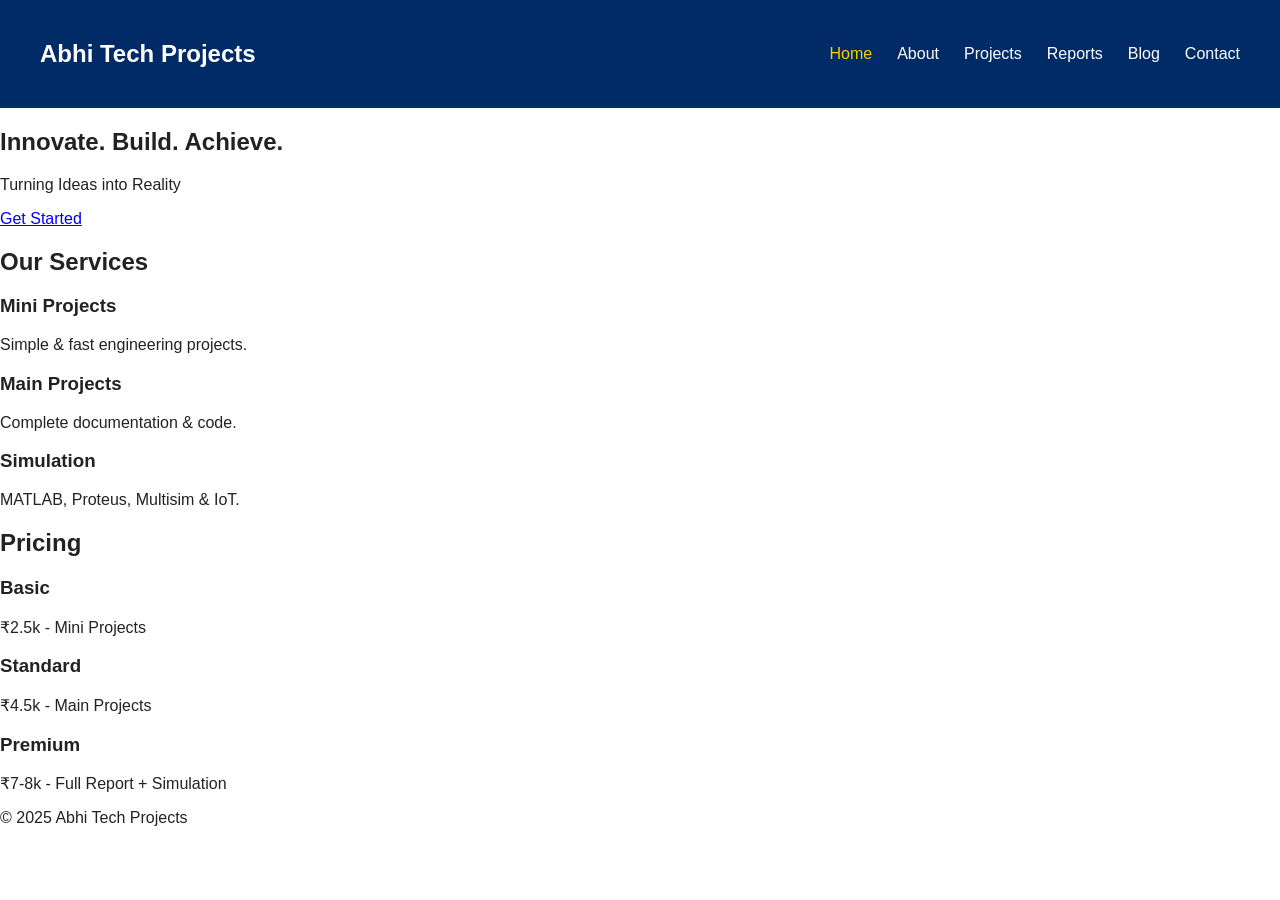
==== index.html @ 3c57cfcd "Update index.html" ====
<!DOCTYPE html>
<html lang="en">
<head>
    <meta charset="UTF-8">
    <meta name="viewport" content="width=device-width, initial-scale=1.0">
    <title>Abhi Tech Projects</title>
    <link rel="stylesheet" href="style.css">
</head>

<body>

<header>
    <nav>
        <h2 class="logo">Abhi Tech Projects</h2>
        <ul>
            <li><a class="active" href="index.html">Home</a></li>
            <li><a href="about.html">About</a></li>
            <li><a href="projects.html">Projects</a></li>
            <li><a href="reports.html">Reports</a></li>
            <li><a href="blog.html">Blog</a></li>
            <li><a href="contact.html">Contact</a></li>
        </ul>
    </nav>
</header>


<!-- HERO SECTION -->
<section class="hero">
    <div class="hero-text">
        <h1>Innovate. Build. Achieve.</h1>
        <p>Turning Ideas into Reality</p>
        <a href="contact.html" class="btn-primary">Get Started</a>
    </div>
</section>


<!-- SERVICES -->
<section class="services">
    <h2>Our Services</h2>

    <div class="service-boxes">

        <div class="service-card">
            <h3>Mini Projects</h3>
            <p>Simple & fast engineering projects.</p>
        </div>

        <div class="service-card">
            <h3>Main Projects</h3>
            <p>Complete documentation & code.</p>
        </div>

        <div class="service-card">
            <h3>Simulation</h3>
            <p>MATLAB, Proteus, Multisim & IoT.</p>
        </div>

    </div>
</section>


<!-- PRICING -->
<section class="pricing">
    <h2>Pricing</h2>

    <div class="pricing-boxes">

        <div class="price-card">
            <h3>Basic</h3>
            <p>₹2.5k - Mini Projects</p>
        </div>

        <div class="price-card highlight">
            <h3>Standard</h3>
            <p>₹4.5k - Main Projects</p>
        </div>

        <div class="price-card">
            <h3>Premium</h3>
            <p>₹7-8k - Full Report + Simulation</p>
        </div>

    </div>
</section>


<!-- FOOTER -->
<footer>
    <p>© 2025 Abhi Tech Projects</p>
</footer>


<!-- WHATSAPP BUTTON -->
<a href="https://wa.me/9110891442" class="w
---- style.css ----
/* BASIC */
body {
    margin: 0;
    font-family: Poppins, sans-serif;
    background: #ffffff;
    color: #222;
}

/* NAVBAR */
nav {
    display: flex;
    justify-content: space-between;
    padding: 20px 40px;
    background: #002b66;
    color: white;
    align-items: center;
}

nav .logo {
    font-size: 24px;
    font-weight: 700;
}

nav ul {
    display: flex;
    list-style: none;
    gap: 25px;
}

nav ul li a {
    color: white;
    text-decoration: none;
    font-weight: 500;
    transition: 0.3s;
}

nav ul li a:hover,
nav ul li a.active {
    color: #ffcc00;
}

/* PAGE TITLE */
.page-title {
    text-align: center;
    font-size: 32px;
    color: #002b66;
    margin-top: 20px;
}

/* ACCORDION */
.accordion-container {
    width: 90%;
    max-width: 900px;
    margin: 30px auto;
}

.accordion-btn {
    width: 100%;
    padding: 15px;
    background: #0a4cff;
    color: white;
    border: none;
    border-radius: 8px;
    cursor: pointer;
    margin-bottom: 8px;
    font-size: 18px;
    transition: 0.2s ease;
}

.accordion-btn.active {
    background: #0038cc;
}

.accordion-content {
    max-height: 0;
    overflow: hidden;
    background: #ffffff;
    border-radius: 10px;
    margin-bottom: 12px;
    transition: max-height 0.35s ease;
    padding: 0 15px;
}

.accordion-content.open {
    padding: 15px;
}

.accordion-content ul {
    padding-left: 20px;
}

.accordion-content li {
    padding: 8px 0;
}
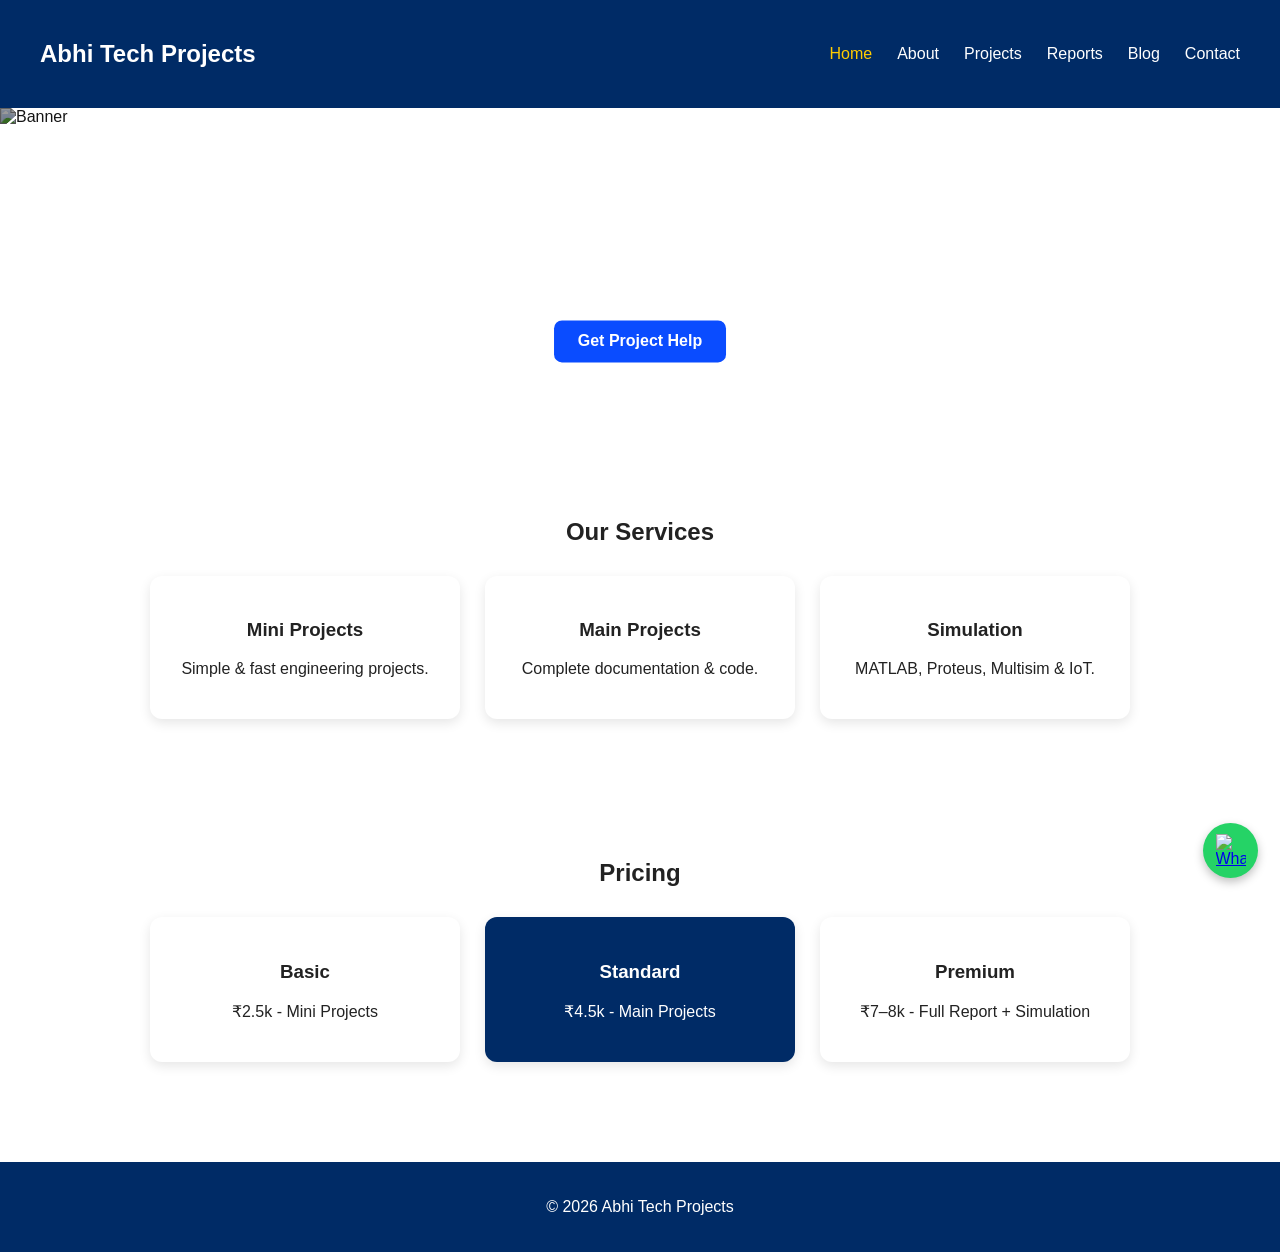
==== commit 8a1b475f: "Update index.html" ====
--- a/index.html
+++ b/index.html
@@ -23,23 +23,22 @@
     </nav>
 </header>
 
+<!-- 🔵 CUSTOM BANNER SECTION -->
+<section class="custom-banner">
+    <img src="1000388798.png" class="banner-bg" alt="Banner">
 
-<!-- HERO SECTION -->
-<section class="hero">
-    <div class="hero-text">
+    <div class="banner-content">
         <h1>Innovate. Build. Achieve.</h1>
-        <p>Turning Ideas into Reality</p>
-        <a href="contact.html" class="btn-primary">Get Started</a>
+        <p>Your Ideas • Our Support • Successful Projects</p>
+        <a href="contact.html" class="banner-btn">Get Project Help</a>
     </div>
 </section>
-
 
 <!-- SERVICES -->
 <section class="services">
     <h2>Our Services</h2>
 
     <div class="service-boxes">
-
         <div class="service-card">
             <h3>Mini Projects</h3>
             <p>Simple & fast engineering projects.</p>
@@ -54,17 +53,14 @@
             <h3>Simulation</h3>
             <p>MATLAB, Proteus, Multisim & IoT.</p>
         </div>
-
     </div>
 </section>
-
 
 <!-- PRICING -->
 <section class="pricing">
     <h2>Pricing</h2>
 
     <div class="pricing-boxes">
-
         <div class="price-card">
             <h3>Basic</h3>
             <p>₹2.5k - Mini Projects</p>
@@ -77,18 +73,20 @@
 
         <div class="price-card">
             <h3>Premium</h3>
-            <p>₹7-8k - Full Report + Simulation</p>
+            <p>₹7–8k - Full Report + Simulation</p>
         </div>
-
     </div>
 </section>
 
-
 <!-- FOOTER -->
 <footer>
-    <p>© 2025 Abhi Tech Projects</p>
+    <p>© 2026 Abhi Tech Projects</p>
 </footer>
 
+<!-- WHATSAPP FLOAT BUTTON -->
+<a href="https://wa.me/9110891442" class="whatsapp-btn" target="_blank">
+    <img src="https://upload.wikimedia.org/wikipedia/commons/6/6b/WhatsApp.svg" alt="WhatsApp">
+</a>
 
-<!-- WHATSAPP BUTTON -->
-<a href="https://wa.me/9110891442" class="w
+</body>
+</html>
--- a/style.css
+++ b/style.css
@@ -45,6 +45,98 @@
     font-size: 32px;
     color: #002b66;
     margin-top: 20px;
+}
+
+/* 🔵 CUSTOM BANNER */
+.custom-banner {
+    position: relative;
+    width: 100%;
+    height: 330px;
+    overflow: hidden;
+}
+
+.banner-bg {
+    width: 100%;
+    height: 100%;
+    object-fit: cover;
+    filter: brightness(60%);
+}
+
+.banner-content {
+    position: absolute;
+    top: 50%;
+    left: 50%;
+    transform: translate(-50%, -50%);
+    text-align: center;
+    color: white;
+}
+
+.banner-content h1 {
+    font-size: 40px;
+    font-weight: 700;
+    margin-bottom: 10px;
+}
+
+.banner-content p {
+    font-size: 18px;
+    margin-bottom: 20px;
+}
+
+.banner-btn {
+    background: #0a4cff;
+    padding: 12px 24px;
+    color: white;
+    text-decoration: none;
+    border-radius: 8px;
+    font-weight: 600;
+    display: inline-block;
+}
+
+/* SERVICES */
+.services {
+    padding: 60px 40px;
+    text-align: center;
+}
+
+.service-boxes {
+    display: flex;
+    justify-content: center;
+    gap: 25px;
+    margin-top: 30px;
+}
+
+.service-card {
+    background: white;
+    padding: 25px;
+    width: 260px;
+    border-radius: 12px;
+    box-shadow: 0 4px 12px rgba(0,0,0,0.1);
+}
+
+/* PRICING */
+.pricing {
+    padding: 60px 40px;
+    text-align: center;
+}
+
+.pricing-boxes {
+    display: flex;
+    justify-content: center;
+    gap: 25px;
+    margin-top: 30px;
+}
+
+.price-card {
+    background: white;
+    padding: 25px;
+    width: 260px;
+    border-radius: 12px;
+    box-shadow: 0 4px 12px rgba(0,0,0,0.1);
+}
+
+.price-card.highlight {
+    background: #002b66;
+    color: white;
 }
 
 /* ACCORDION */
@@ -92,3 +184,31 @@
 .accordion-content li {
     padding: 8px 0;
 }
+
+/* FOOTER */
+footer {
+    background: #002b66;
+    color: white;
+    text-align: center;
+    padding: 20px;
+    margin-top: 40px;
+}
+
+/* WHATSAPP BUTTON */
+.whatsapp-btn {
+    position: fixed;
+    bottom: 22px;
+    right: 22px;
+    width: 55px;
+    height: 55px;
+    background: #25D366;
+    border-radius: 50%;
+    display: flex;
+    justify-content: center;
+    align-items: center;
+    box-shadow: 0 4px 10px rgba(0,0,0,0.25);
+}
+
+.whatsapp-btn img {
+    width: 30px;
+}
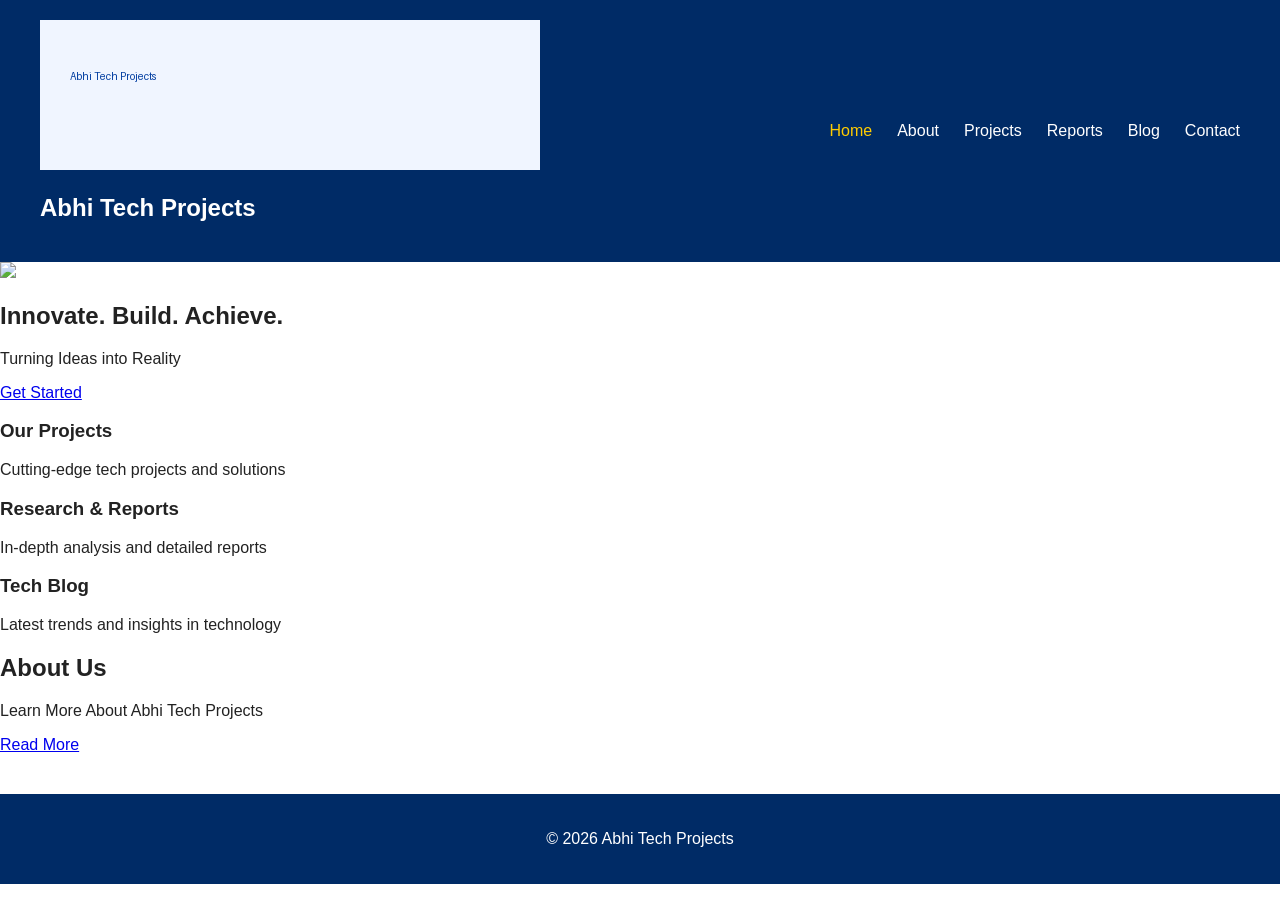
==== commit 417d4579: "Update index.html" ====
--- a/index.html
+++ b/index.html
@@ -1,92 +1,90 @@
 <!DOCTYPE html>
 <html lang="en">
 <head>
-    <meta charset="UTF-8">
-    <meta name="viewport" content="width=device-width, initial-scale=1.0">
-    <title>Abhi Tech Projects</title>
-    <link rel="stylesheet" href="style.css">
+<meta charset="UTF-8">
+<meta name="viewport" content="width=device-width, initial-scale=1.0">
+<title>Abhi Tech Projects</title>
+<link rel="stylesheet" href="style.css">
 </head>
 
 <body>
 
 <header>
-    <nav>
-        <h2 class="logo">Abhi Tech Projects</h2>
-        <ul>
-            <li><a class="active" href="index.html">Home</a></li>
-            <li><a href="about.html">About</a></li>
-            <li><a href="projects.html">Projects</a></li>
-            <li><a href="reports.html">Reports</a></li>
-            <li><a href="blog.html">Blog</a></li>
-            <li><a href="contact.html">Contact</a></li>
-        </ul>
-    </nav>
+<nav>
+
+<div class="logo-area">
+<img src="logo.png" class="logo-img">
+<h2>Abhi Tech Projects</h2>
+</div>
+
+<ul>
+<li><a class="active" href="index.html">Home</a></li>
+<li><a href="about.html">About</a></li>
+<li><a href="projects.html">Projects</a></li>
+<li><a href="reports.html">Reports</a></li>
+<li><a href="blog.html">Blog</a></li>
+<li><a href="contact.html">Contact</a></li>
+</ul>
+
+</nav>
 </header>
 
-<!-- 🔵 CUSTOM BANNER SECTION -->
-<section class="custom-banner">
-    <img src="1000388798.png" class="banner-bg" alt="Banner">
+<!-- HERO BANNER -->
 
-    <div class="banner-content">
-        <h1>Innovate. Build. Achieve.</h1>
-        <p>Your Ideas • Our Support • Successful Projects</p>
-        <a href="contact.html" class="banner-btn">Get Project Help</a>
-    </div>
+<section class="hero">
+
+<img src="1000388798.png" class="hero-img">
+
+<div class="hero-text">
+
+<h1>Innovate. Build. Achieve.</h1>
+
+<p>Turning Ideas into Reality</p>
+
+<a href="contact.html" class="hero-btn">Get Started</a>
+
+</div>
+
 </section>
 
-<!-- SERVICES -->
-<section class="services">
-    <h2>Our Services</h2>
+<!-- FEATURE BOXES -->
 
-    <div class="service-boxes">
-        <div class="service-card">
-            <h3>Mini Projects</h3>
-            <p>Simple & fast engineering projects.</p>
-        </div>
+<section class="features">
 
-        <div class="service-card">
-            <h3>Main Projects</h3>
-            <p>Complete documentation & code.</p>
-        </div>
+<div class="feature-card">
+<h3>Our Projects</h3>
+<p>Cutting-edge tech projects and solutions</p>
+</div>
 
-        <div class="service-card">
-            <h3>Simulation</h3>
-            <p>MATLAB, Proteus, Multisim & IoT.</p>
-        </div>
-    </div>
+<div class="feature-card">
+<h3>Research & Reports</h3>
+<p>In-depth analysis and detailed reports</p>
+</div>
+
+<div class="feature-card">
+<h3>Tech Blog</h3>
+<p>Latest trends and insights in technology</p>
+</div>
+
 </section>
 
-<!-- PRICING -->
-<section class="pricing">
-    <h2>Pricing</h2>
+<!-- ABOUT -->
 
-    <div class="pricing-boxes">
-        <div class="price-card">
-            <h3>Basic</h3>
-            <p>₹2.5k - Mini Projects</p>
-        </div>
+<section class="about">
 
-        <div class="price-card highlight">
-            <h3>Standard</h3>
-            <p>₹4.5k - Main Projects</p>
-        </div>
+<h2>About Us</h2>
 
-        <div class="price-card">
-            <h3>Premium</h3>
-            <p>₹7–8k - Full Report + Simulation</p>
-        </div>
-    </div>
+<p>Learn More About Abhi Tech Projects</p>
+
+<a href="about.html" class="read-btn">Read More</a>
+
 </section>
 
-<!-- FOOTER -->
 <footer>
-    <p>© 2026 Abhi Tech Projects</p>
+
+<p>© 2026 Abhi Tech Projects</p>
+
 </footer>
-
-<!-- WHATSAPP FLOAT BUTTON -->
-<a href="https://wa.me/9110891442" class="whatsapp-btn" target="_blank">
-    <img src="https://upload.wikimedia.org/wikipedia/commons/6/6b/WhatsApp.svg" alt="WhatsApp">
-</a>
 
 </body>
 </html>
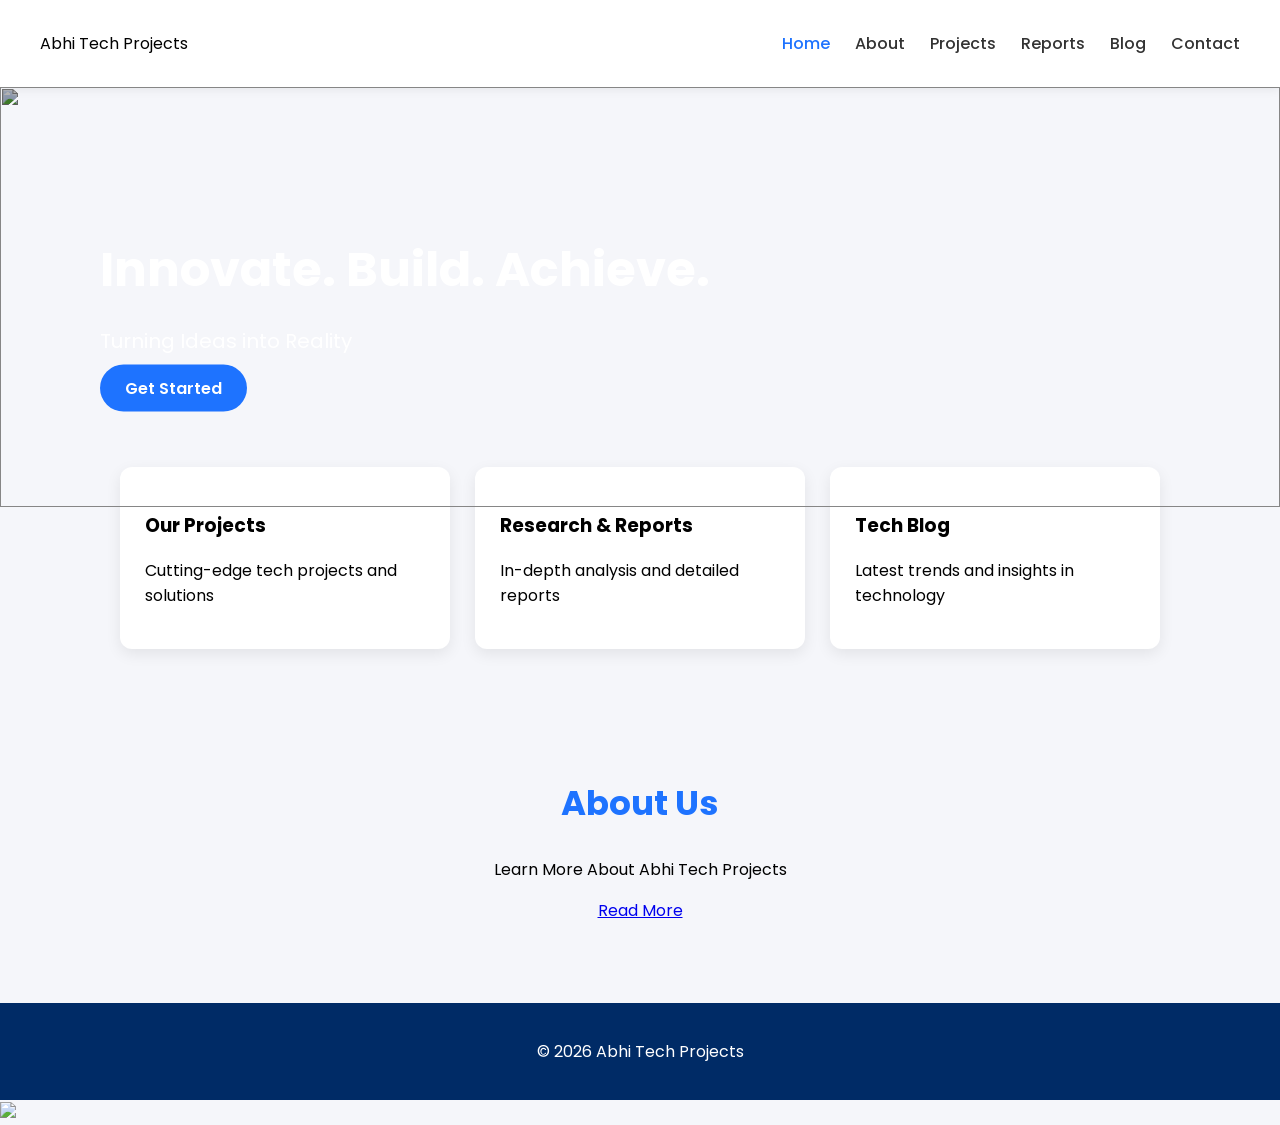
==== commit 8c5031f6: "Update index.html" ====
--- a/index.html
+++ b/index.html
@@ -3,21 +3,27 @@
 <head>
 <meta charset="UTF-8">
 <meta name="viewport" content="width=device-width, initial-scale=1.0">
+
 <title>Abhi Tech Projects</title>
+
 <link rel="stylesheet" href="style.css">
+
+<link rel="preconnect" href="https://fonts.googleapis.com">
+<link href="https://fonts.googleapis.com/css2?family=Poppins:wght@300;400;500;600;700&display=swap" rel="stylesheet">
+
 </head>
 
 <body>
 
+<!-- NAVBAR -->
+
 <header>
-<nav>
 
-<div class="logo-area">
-<img src="logo.png" class="logo-img">
-<h2>Abhi Tech Projects</h2>
-</div>
+<nav class="navbar">
 
-<ul>
+<div class="logo">Abhi Tech Projects</div>
+
+<ul class="nav-links">
 <li><a class="active" href="index.html">Home</a></li>
 <li><a href="about.html">About</a></li>
 <li><a href="projects.html">Projects</a></li>
@@ -27,13 +33,17 @@
 </ul>
 
 </nav>
+
 </header>
+
 
 <!-- HERO BANNER -->
 
 <section class="hero">
 
 <img src="1000388798.png" class="hero-img">
+
+<div class="hero-overlay"></div>
 
 <div class="hero-text">
 
@@ -47,26 +57,39 @@
 
 </section>
 
-<!-- FEATURE BOXES -->
+
+<!-- FEATURE CARDS -->
 
 <section class="features">
 
 <div class="feature-card">
+
 <h3>Our Projects</h3>
+
 <p>Cutting-edge tech projects and solutions</p>
+
 </div>
 
+
 <div class="feature-card">
+
 <h3>Research & Reports</h3>
+
 <p>In-depth analysis and detailed reports</p>
+
 </div>
 
+
 <div class="feature-card">
+
 <h3>Tech Blog</h3>
+
 <p>Latest trends and insights in technology</p>
+
 </div>
 
 </section>
+
 
 <!-- ABOUT -->
 
@@ -76,9 +99,12 @@
 
 <p>Learn More About Abhi Tech Projects</p>
 
-<a href="about.html" class="read-btn">Read More</a>
+<a href="about.html" class="about-btn">Read More</a>
 
 </section>
+
+
+<!-- FOOTER -->
 
 <footer>
 
@@ -86,5 +112,15 @@
 
 </footer>
 
+
+<!-- WHATSAPP BUTTON -->
+
+<a href="https://wa.me/9110891442" class="whatsapp">
+
+<img src="https://cdn-icons-png.flaticon.com/512/733/733585.png">
+
+</a>
+
+
 </body>
 </html>
--- a/style.css
+++ b/style.css
@@ -1,214 +1,133 @@
-/* BASIC */
-body {
-    margin: 0;
-    font-family: Poppins, sans-serif;
-    background: #ffffff;
-    color: #222;
+body{
+margin:0;
+font-family:Poppins,sans-serif;
+background:#f5f6fa;
 }
 
 /* NAVBAR */
-nav {
-    display: flex;
-    justify-content: space-between;
-    padding: 20px 40px;
-    background: #002b66;
-    color: white;
-    align-items: center;
+
+nav{
+display:flex;
+justify-content:space-between;
+align-items:center;
+padding:15px 40px;
+background:white;
+box-shadow:0 2px 10px rgba(0,0,0,0.08);
 }
 
-nav .logo {
-    font-size: 24px;
-    font-weight: 700;
+.logo-area{
+display:flex;
+align-items:center;
+gap:10px;
 }
 
-nav ul {
-    display: flex;
-    list-style: none;
-    gap: 25px;
+.logo-img{
+width:45px;
 }
 
-nav ul li a {
-    color: white;
-    text-decoration: none;
-    font-weight: 500;
-    transition: 0.3s;
+nav ul{
+display:flex;
+gap:25px;
+list-style:none;
 }
 
-nav ul li a:hover,
-nav ul li a.active {
-    color: #ffcc00;
+nav ul li a{
+text-decoration:none;
+color:#333;
+font-weight:500;
 }
 
-/* PAGE TITLE */
-.page-title {
-    text-align: center;
-    font-size: 32px;
-    color: #002b66;
-    margin-top: 20px;
+nav ul li a.active{
+color:#1e73ff;
 }
 
-/* 🔵 CUSTOM BANNER */
-.custom-banner {
-    position: relative;
-    width: 100%;
-    height: 330px;
-    overflow: hidden;
+/* HERO */
+
+.hero{
+position:relative;
+height:420px;
+overflow:hidden;
 }
 
-.banner-bg {
-    width: 100%;
-    height: 100%;
-    object-fit: cover;
-    filter: brightness(60%);
+.hero-img{
+width:100%;
+height:100%;
+object-fit:cover;
+filter:brightness(70%);
 }
 
-.banner-content {
-    position: absolute;
-    top: 50%;
-    left: 50%;
-    transform: translate(-50%, -50%);
-    text-align: center;
-    color: white;
+.hero-text{
+position:absolute;
+top:50%;
+left:100px;
+transform:translateY(-50%);
+color:white;
 }
 
-.banner-content h1 {
-    font-size: 40px;
-    font-weight: 700;
-    margin-bottom: 10px;
+.hero-text h1{
+font-size:48px;
+margin-bottom:10px;
 }
 
-.banner-content p {
-    font-size: 18px;
-    margin-bottom: 20px;
+.hero-text p{
+font-size:20px;
+margin-bottom:20px;
 }
 
-.banner-btn {
-    background: #0a4cff;
-    padding: 12px 24px;
-    color: white;
-    text-decoration: none;
-    border-radius: 8px;
-    font-weight: 600;
-    display: inline-block;
+.hero-btn{
+background:#1e73ff;
+color:white;
+padding:12px 25px;
+border-radius:30px;
+text-decoration:none;
+font-weight:600;
 }
 
-/* SERVICES */
-.services {
-    padding: 60px 40px;
-    text-align: center;
+/* FEATURES */
+
+.features{
+display:flex;
+justify-content:center;
+gap:25px;
+margin-top:-60px;
+padding:20px;
 }
 
-.service-boxes {
-    display: flex;
-    justify-content: center;
-    gap: 25px;
-    margin-top: 30px;
+.feature-card{
+background:white;
+padding:25px;
+width:280px;
+border-radius:12px;
+box-shadow:0 5px 15px rgba(0,0,0,0.08);
 }
 
-.service-card {
-    background: white;
-    padding: 25px;
-    width: 260px;
-    border-radius: 12px;
-    box-shadow: 0 4px 12px rgba(0,0,0,0.1);
+/* ABOUT */
+
+.about{
+text-align:center;
+padding:80px 20px;
 }
 
-/* PRICING */
-.pricing {
-    padding: 60px 40px;
-    text-align: center;
+.about h2{
+font-size:34px;
+color:#1e73ff;
 }
 
-.pricing-boxes {
-    display: flex;
-    justify-content: center;
-    gap: 25px;
-    margin-top: 30px;
-}
-
-.price-card {
-    background: white;
-    padding: 25px;
-    width: 260px;
-    border-radius: 12px;
-    box-shadow: 0 4px 12px rgba(0,0,0,0.1);
-}
-
-.price-card.highlight {
-    background: #002b66;
-    color: white;
-}
-
-/* ACCORDION */
-.accordion-container {
-    width: 90%;
-    max-width: 900px;
-    margin: 30px auto;
-}
-
-.accordion-btn {
-    width: 100%;
-    padding: 15px;
-    background: #0a4cff;
-    color: white;
-    border: none;
-    border-radius: 8px;
-    cursor: pointer;
-    margin-bottom: 8px;
-    font-size: 18px;
-    transition: 0.2s ease;
-}
-
-.accordion-btn.active {
-    background: #0038cc;
-}
-
-.accordion-content {
-    max-height: 0;
-    overflow: hidden;
-    background: #ffffff;
-    border-radius: 10px;
-    margin-bottom: 12px;
-    transition: max-height 0.35s ease;
-    padding: 0 15px;
-}
-
-.accordion-content.open {
-    padding: 15px;
-}
-
-.accordion-content ul {
-    padding-left: 20px;
-}
-
-.accordion-content li {
-    padding: 8px 0;
+.read-btn{
+background:#1e73ff;
+color:white;
+padding:12px 25px;
+border-radius:25px;
+text-decoration:none;
+display:inline-block;
+margin-top:20px;
 }
 
 /* FOOTER */
-footer {
-    background: #002b66;
-    color: white;
-    text-align: center;
-    padding: 20px;
-    margin-top: 40px;
+
+footer{
+background:#002b66;
+color:white;
+text-align:center;
+padding:20px;
 }
-
-/* WHATSAPP BUTTON */
-.whatsapp-btn {
-    position: fixed;
-    bottom: 22px;
-    right: 22px;
-    width: 55px;
-    height: 55px;
-    background: #25D366;
-    border-radius: 50%;
-    display: flex;
-    justify-content: center;
-    align-items: center;
-    box-shadow: 0 4px 10px rgba(0,0,0,0.25);
-}
-
-.whatsapp-btn img {
-    width: 30px;
-}
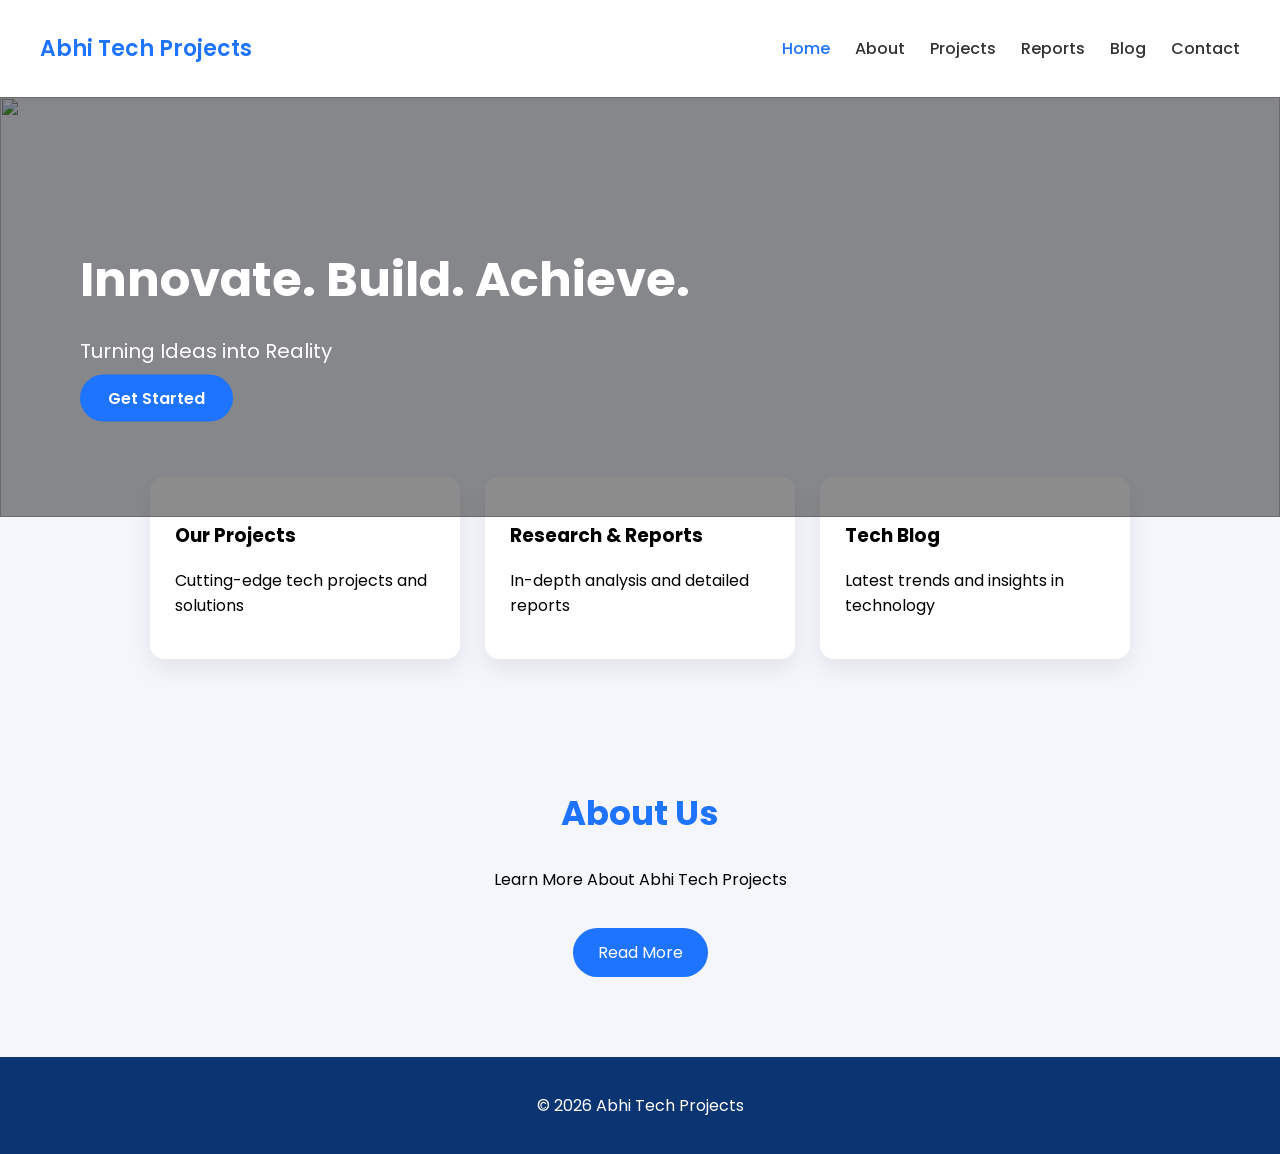
==== commit 6f1a30a1: "Update index.html" ====
--- a/index.html
+++ b/index.html
@@ -8,28 +8,29 @@
 
 <link rel="stylesheet" href="style.css">
 
-<link rel="preconnect" href="https://fonts.googleapis.com">
 <link href="https://fonts.googleapis.com/css2?family=Poppins:wght@300;400;500;600;700&display=swap" rel="stylesheet">
 
 </head>
 
 <body>
 
-<!-- NAVBAR -->
-
 <header>
 
 <nav class="navbar">
 
-<div class="logo">Abhi Tech Projects</div>
+<div class="logo">
+Abhi Tech Projects
+</div>
 
 <ul class="nav-links">
+
 <li><a class="active" href="index.html">Home</a></li>
 <li><a href="about.html">About</a></li>
 <li><a href="projects.html">Projects</a></li>
 <li><a href="reports.html">Reports</a></li>
 <li><a href="blog.html">Blog</a></li>
 <li><a href="contact.html">Contact</a></li>
+
 </ul>
 
 </nav>
@@ -37,11 +38,11 @@
 </header>
 
 
-<!-- HERO BANNER -->
+<!-- HERO SECTION -->
 
 <section class="hero">
 
-<img src="1000388798.png" class="hero-img">
+<img src="banner.jpg" class="hero-img">
 
 <div class="hero-overlay"></div>
 
@@ -58,7 +59,8 @@
 </section>
 
 
-<!-- FEATURE CARDS -->
+
+<!-- FEATURE BOXES -->
 
 <section class="features">
 
@@ -91,6 +93,7 @@
 </section>
 
 
+
 <!-- ABOUT -->
 
 <section class="about">
@@ -104,6 +107,7 @@
 </section>
 
 
+
 <!-- FOOTER -->
 
 <footer>
@@ -113,14 +117,5 @@
 </footer>
 
 
-<!-- WHATSAPP BUTTON -->
-
-<a href="https://wa.me/9110891442" class="whatsapp">
-
-<img src="https://cdn-icons-png.flaticon.com/512/733/733585.png">
-
-</a>
-
-
 </body>
 </html>
--- a/style.css
+++ b/style.css
@@ -1,45 +1,43 @@
 body{
 margin:0;
 font-family:Poppins,sans-serif;
-background:#f5f6fa;
+background:#f4f6fb;
 }
+
 
 /* NAVBAR */
 
-nav{
+.navbar{
 display:flex;
 justify-content:space-between;
 align-items:center;
-padding:15px 40px;
-background:white;
-box-shadow:0 2px 10px rgba(0,0,0,0.08);
+padding:20px 40px;
+background:#ffffff;
+box-shadow:0 2px 10px rgba(0,0,0,0.05);
 }
 
-.logo-area{
-display:flex;
-align-items:center;
-gap:10px;
+.logo{
+font-size:22px;
+font-weight:600;
+color:#1e73ff;
 }
 
-.logo-img{
-width:45px;
-}
-
-nav ul{
+.nav-links{
 display:flex;
 gap:25px;
 list-style:none;
 }
 
-nav ul li a{
+.nav-links a{
 text-decoration:none;
 color:#333;
 font-weight:500;
 }
 
-nav ul li a.active{
+.nav-links a.active{
 color:#1e73ff;
 }
+
 
 /* HERO */
 
@@ -53,13 +51,21 @@
 width:100%;
 height:100%;
 object-fit:cover;
-filter:brightness(70%);
+}
+
+.hero-overlay{
+position:absolute;
+top:0;
+left:0;
+width:100%;
+height:100%;
+background:rgba(0,0,0,0.45);
 }
 
 .hero-text{
 position:absolute;
 top:50%;
-left:100px;
+left:80px;
 transform:translateY(-50%);
 color:white;
 }
@@ -77,11 +83,12 @@
 .hero-btn{
 background:#1e73ff;
 color:white;
-padding:12px 25px;
+padding:12px 28px;
 border-radius:30px;
 text-decoration:none;
 font-weight:600;
 }
+
 
 /* FEATURES */
 
@@ -96,10 +103,16 @@
 .feature-card{
 background:white;
 padding:25px;
-width:280px;
-border-radius:12px;
-box-shadow:0 5px 15px rgba(0,0,0,0.08);
+width:260px;
+border-radius:14px;
+box-shadow:0 10px 25px rgba(0,0,0,0.08);
+transition:0.3s;
 }
+
+.feature-card:hover{
+transform:translateY(-8px);
+}
+
 
 /* ABOUT */
 
@@ -113,7 +126,7 @@
 color:#1e73ff;
 }
 
-.read-btn{
+.about-btn{
 background:#1e73ff;
 color:white;
 padding:12px 25px;
@@ -123,11 +136,33 @@
 margin-top:20px;
 }
 
+
 /* FOOTER */
 
 footer{
-background:#002b66;
+background:#0b3472;
 color:white;
 text-align:center;
 padding:20px;
 }
+
+
+/* WHATSAPP BUTTON */
+
+.whatsapp{
+position:fixed;
+bottom:20px;
+right:20px;
+background:#25d366;
+width:55px;
+height:55px;
+border-radius:50%;
+display:flex;
+align-items:center;
+justify-content:center;
+box-shadow:0 4px 12px rgba(0,0,0,0.3);
+}
+
+.whatsapp img{
+width:28px;
+}
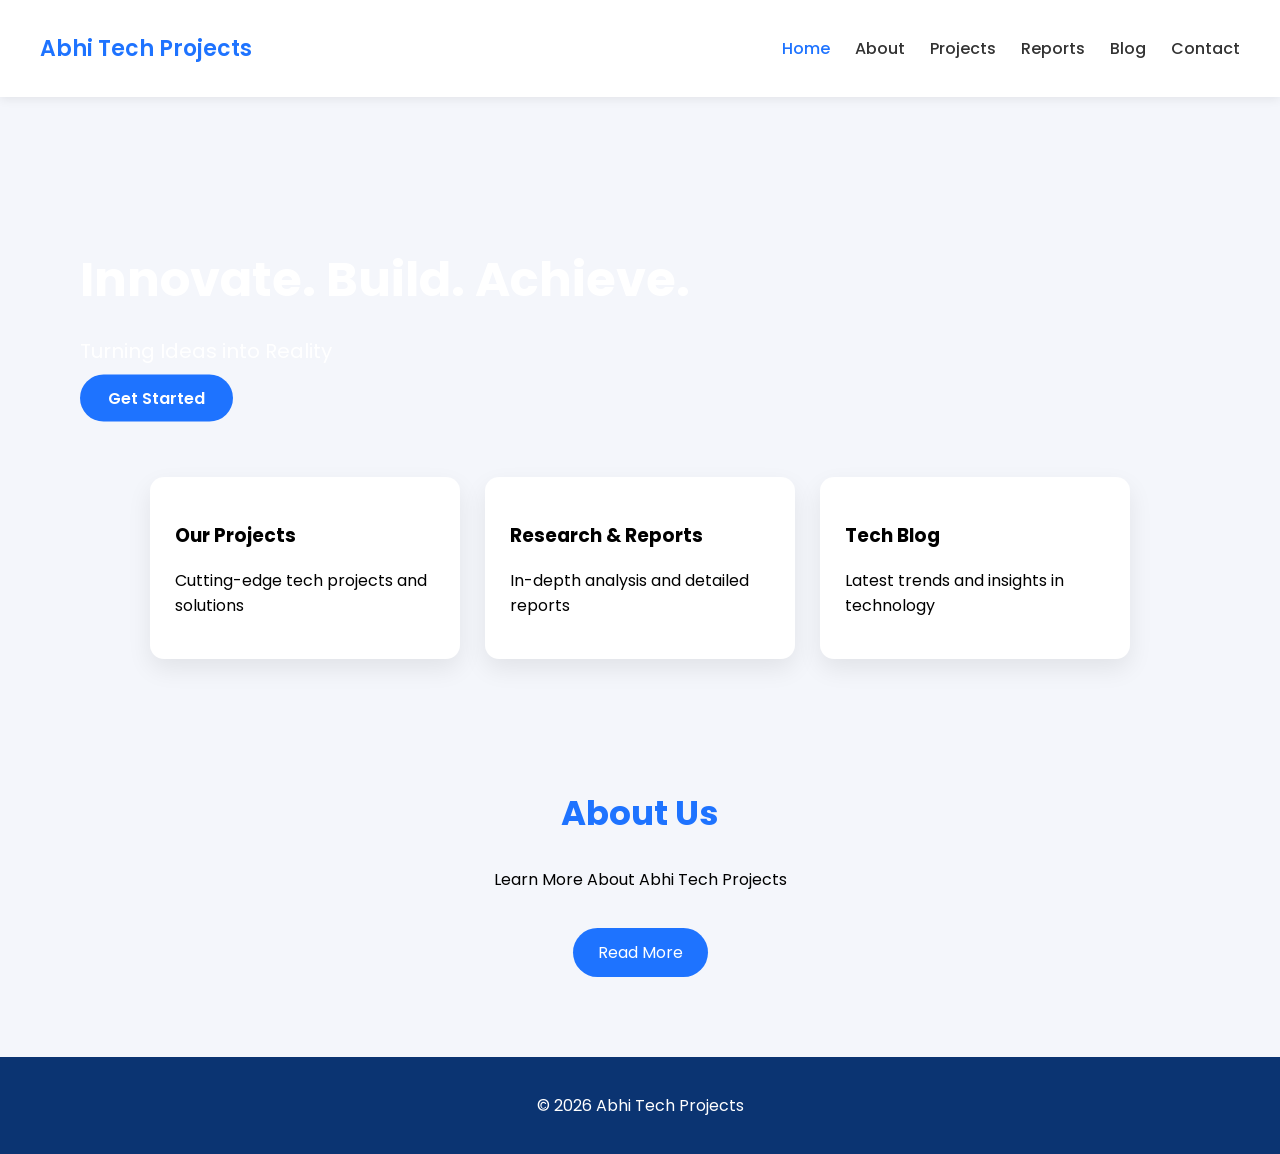
==== commit 1aa6d502: "Update index.html" ====
--- a/index.html
+++ b/index.html
@@ -1,9 +1,9 @@
 <!DOCTYPE html>
 <html lang="en">
+
 <head>
 <meta charset="UTF-8">
 <meta name="viewport" content="width=device-width, initial-scale=1.0">
-
 <title>Abhi Tech Projects</title>
 
 <link rel="stylesheet" href="style.css">
@@ -13,6 +13,9 @@
 </head>
 
 <body>
+
+
+<!-- NAVBAR -->
 
 <header>
 
@@ -24,12 +27,12 @@
 
 <ul class="nav-links">
 
-<li><a class="active" href="index.html">Home</a></li>
-<li><a href="about.html">About</a></li>
-<li><a href="projects.html">Projects</a></li>
-<li><a href="reports.html">Reports</a></li>
-<li><a href="blog.html">Blog</a></li>
-<li><a href="contact.html">Contact</a></li>
+<li><a class="active" href="#">Home</a></li>
+<li><a href="#">About</a></li>
+<li><a href="#">Projects</a></li>
+<li><a href="#">Reports</a></li>
+<li><a href="#">Blog</a></li>
+<li><a href="#">Contact</a></li>
 
 </ul>
 
@@ -38,13 +41,10 @@
 </header>
 
 
+
 <!-- HERO SECTION -->
 
 <section class="hero">
-
-<img src="banner.jpg" class="hero-img">
-
-<div class="hero-overlay"></div>
 
 <div class="hero-text">
 
@@ -52,7 +52,7 @@
 
 <p>Turning Ideas into Reality</p>
 
-<a href="contact.html" class="hero-btn">Get Started</a>
+<a href="#" class="hero-btn">Get Started</a>
 
 </div>
 
@@ -60,7 +60,7 @@
 
 
 
-<!-- FEATURE BOXES -->
+<!-- FEATURE CARDS -->
 
 <section class="features">
 
@@ -94,7 +94,7 @@
 
 
 
-<!-- ABOUT -->
+<!-- ABOUT SECTION -->
 
 <section class="about">
 
@@ -102,7 +102,7 @@
 
 <p>Learn More About Abhi Tech Projects</p>
 
-<a href="about.html" class="about-btn">Read More</a>
+<a href="#" class="about-btn">Read More</a>
 
 </section>
 
@@ -118,4 +118,5 @@
 
 
 </body>
+
 </html>
--- a/style.css
+++ b/style.css
@@ -12,8 +12,8 @@
 justify-content:space-between;
 align-items:center;
 padding:20px 40px;
-background:#ffffff;
-box-shadow:0 2px 10px rgba(0,0,0,0.05);
+background:white;
+box-shadow:0 2px 10px rgba(0,0,0,0.08);
 }
 
 .logo{
@@ -39,7 +39,8 @@
 }
 
 
-/* HERO */
+
+/* HERO SECTION */
 
 .hero{
 position:relative;
@@ -90,7 +91,8 @@
 }
 
 
-/* FEATURES */
+
+/* FEATURE CARDS */
 
 .features{
 display:flex;
@@ -114,7 +116,8 @@
 }
 
 
-/* ABOUT */
+
+/* ABOUT SECTION */
 
 .about{
 text-align:center;
@@ -137,6 +140,7 @@
 }
 
 
+
 /* FOOTER */
 
 footer{
@@ -145,24 +149,3 @@
 text-align:center;
 padding:20px;
 }
-
-
-/* WHATSAPP BUTTON */
-
-.whatsapp{
-position:fixed;
-bottom:20px;
-right:20px;
-background:#25d366;
-width:55px;
-height:55px;
-border-radius:50%;
-display:flex;
-align-items:center;
-justify-content:center;
-box-shadow:0 4px 12px rgba(0,0,0,0.3);
-}
-
-.whatsapp img{
-width:28px;
-}
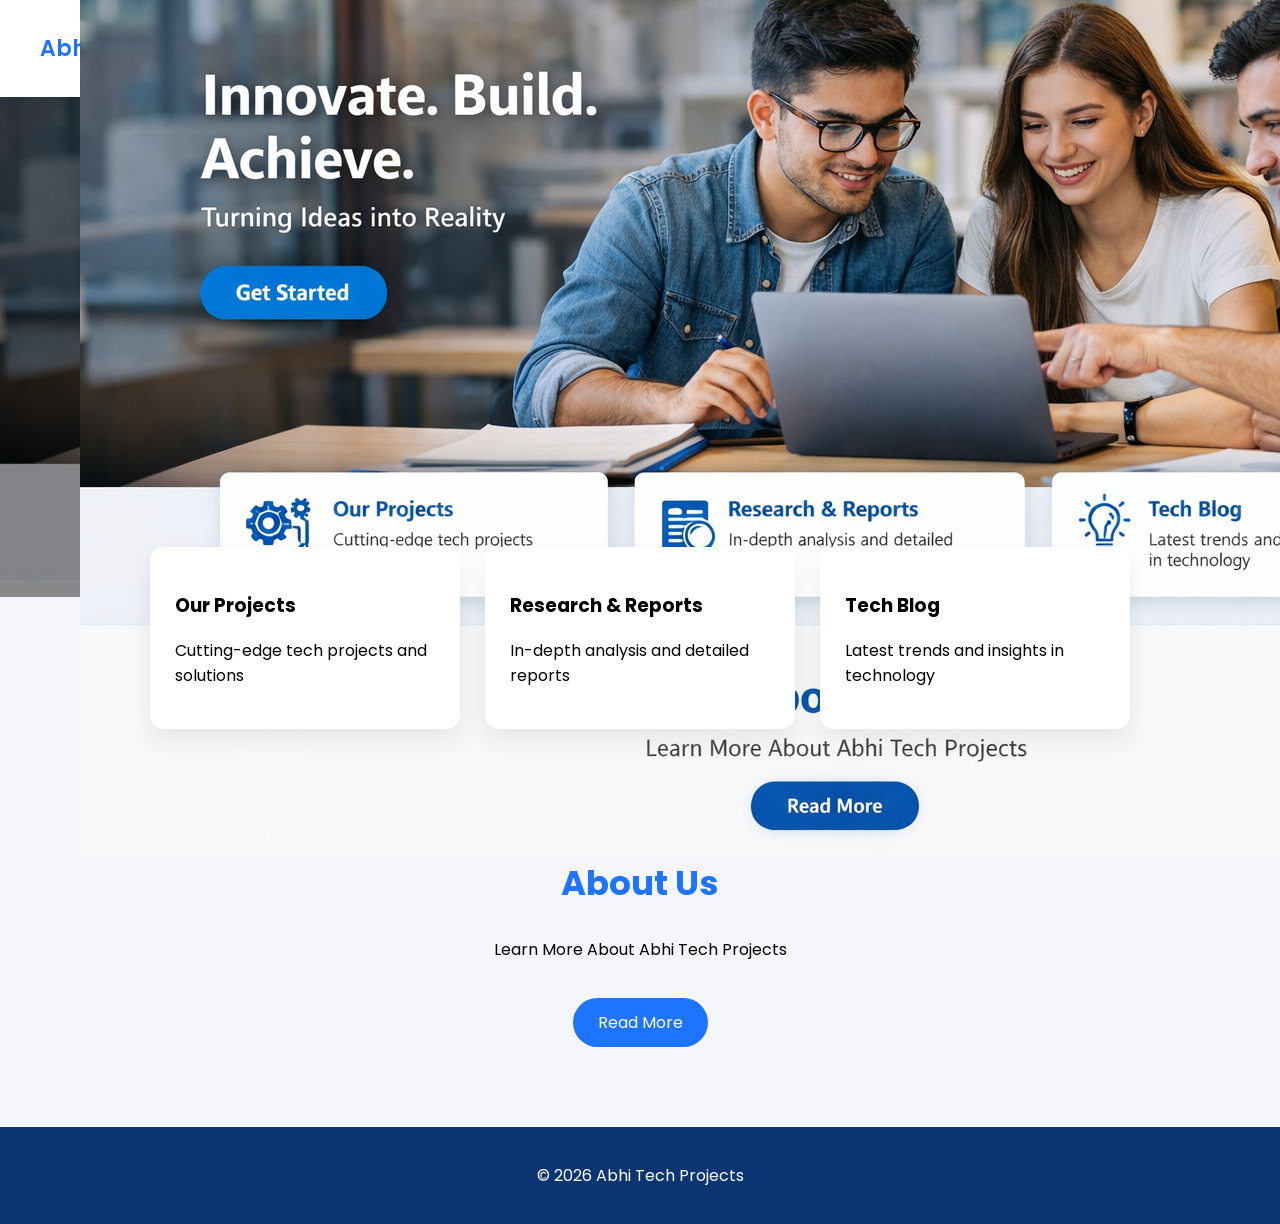
==== commit d11f4b11: "Update index.html" ====
--- a/index.html
+++ b/index.html
@@ -1,9 +1,9 @@
 <!DOCTYPE html>
 <html lang="en">
-
 <head>
 <meta charset="UTF-8">
 <meta name="viewport" content="width=device-width, initial-scale=1.0">
+
 <title>Abhi Tech Projects</title>
 
 <link rel="stylesheet" href="style.css">
@@ -13,9 +13,6 @@
 </head>
 
 <body>
-
-
-<!-- NAVBAR -->
 
 <header>
 
@@ -27,12 +24,12 @@
 
 <ul class="nav-links">
 
-<li><a class="active" href="#">Home</a></li>
-<li><a href="#">About</a></li>
-<li><a href="#">Projects</a></li>
-<li><a href="#">Reports</a></li>
-<li><a href="#">Blog</a></li>
-<li><a href="#">Contact</a></li>
+<li><a class="active" href="index.html">Home</a></li>
+<li><a href="about.html">About</a></li>
+<li><a href="projects.html">Projects</a></li>
+<li><a href="reports.html">Reports</a></li>
+<li><a href="blog.html">Blog</a></li>
+<li><a href="contact.html">Contact</a></li>
 
 </ul>
 
@@ -41,10 +38,13 @@
 </header>
 
 
-
 <!-- HERO SECTION -->
 
 <section class="hero">
+
+<img src="banner.jpg" class="hero-img">
+
+<div class="hero-overlay"></div>
 
 <div class="hero-text">
 
@@ -52,7 +52,7 @@
 
 <p>Turning Ideas into Reality</p>
 
-<a href="#" class="hero-btn">Get Started</a>
+<a href="contact.html" class="hero-btn">Get Started</a>
 
 </div>
 
@@ -60,7 +60,7 @@
 
 
 
-<!-- FEATURE CARDS -->
+<!-- FEATURE BOXES -->
 
 <section class="features">
 
@@ -94,7 +94,7 @@
 
 
 
-<!-- ABOUT SECTION -->
+<!-- ABOUT -->
 
 <section class="about">
 
@@ -102,7 +102,7 @@
 
 <p>Learn More About Abhi Tech Projects</p>
 
-<a href="#" class="about-btn">Read More</a>
+<a href="about.html" class="about-btn">Read More</a>
 
 </section>
 
@@ -118,5 +118,4 @@
 
 
 </body>
-
 </html>
--- a/style.css
+++ b/style.css
@@ -43,36 +43,25 @@
 /* HERO SECTION */
 
 .hero{
-position:relative;
-height:420px;
-overflow:hidden;
-}
+height:500px;
 
-.hero-img{
-width:100%;
-height:100%;
-object-fit:cover;
-}
+background-image:
+linear-gradient(rgba(0,0,0,0.45),rgba(0,0,0,0.45)),
+url("banner.jpg");
 
-.hero-overlay{
-position:absolute;
-top:0;
-left:0;
-width:100%;
-height:100%;
-background:rgba(0,0,0,0.45);
-}
+background-size:cover;
+background-position:center;
 
-.hero-text{
-position:absolute;
-top:50%;
-left:80px;
-transform:translateY(-50%);
+display:flex;
+align-items:center;
+
+padding-left:80px;
+
 color:white;
 }
 
 .hero-text h1{
-font-size:48px;
+font-size:52px;
 margin-bottom:10px;
 }
 
@@ -83,9 +72,9 @@
 
 .hero-btn{
 background:#1e73ff;
-color:white;
 padding:12px 28px;
 border-radius:30px;
+color:white;
 text-decoration:none;
 font-weight:600;
 }
@@ -98,7 +87,9 @@
 display:flex;
 justify-content:center;
 gap:25px;
-margin-top:-60px;
+
+margin-top:-70px;
+
 padding:20px;
 }
 
@@ -106,8 +97,11 @@
 background:white;
 padding:25px;
 width:260px;
+
 border-radius:14px;
+
 box-shadow:0 10px 25px rgba(0,0,0,0.08);
+
 transition:0.3s;
 }
 
@@ -117,7 +111,7 @@
 
 
 
-/* ABOUT SECTION */
+/* ABOUT */
 
 .about{
 text-align:center;
@@ -132,10 +126,15 @@
 .about-btn{
 background:#1e73ff;
 color:white;
+
 padding:12px 25px;
+
 border-radius:25px;
+
 text-decoration:none;
+
 display:inline-block;
+
 margin-top:20px;
 }
 
@@ -146,6 +145,8 @@
 footer{
 background:#0b3472;
 color:white;
+
 text-align:center;
+
 padding:20px;
 }
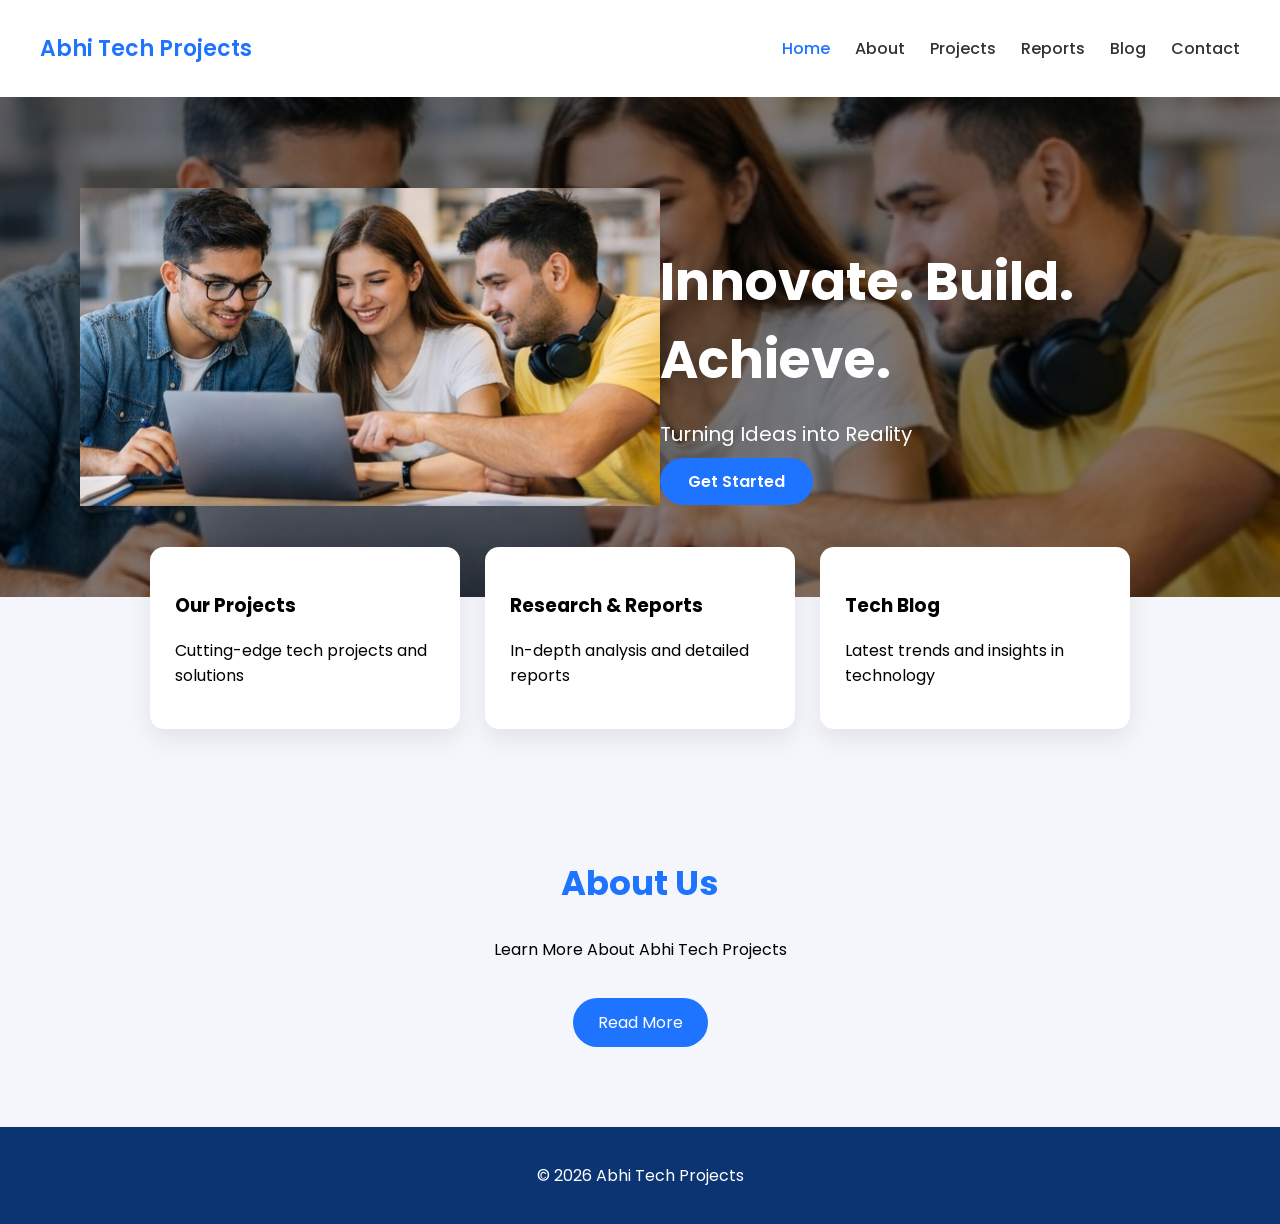
==== commit 2e4c93f6: "Update index.html" ====
--- a/index.html
+++ b/index.html
@@ -59,7 +59,6 @@
 </section>
 
 
-
 <!-- FEATURE BOXES -->
 
 <section class="features">
@@ -67,31 +66,25 @@
 <div class="feature-card">
 
 <h3>Our Projects</h3>
-
 <p>Cutting-edge tech projects and solutions</p>
 
 </div>
 
-
 <div class="feature-card">
 
 <h3>Research & Reports</h3>
-
 <p>In-depth analysis and detailed reports</p>
 
 </div>
 
-
 <div class="feature-card">
 
 <h3>Tech Blog</h3>
-
 <p>Latest trends and insights in technology</p>
 
 </div>
 
 </section>
-
 
 
 <!-- ABOUT -->
